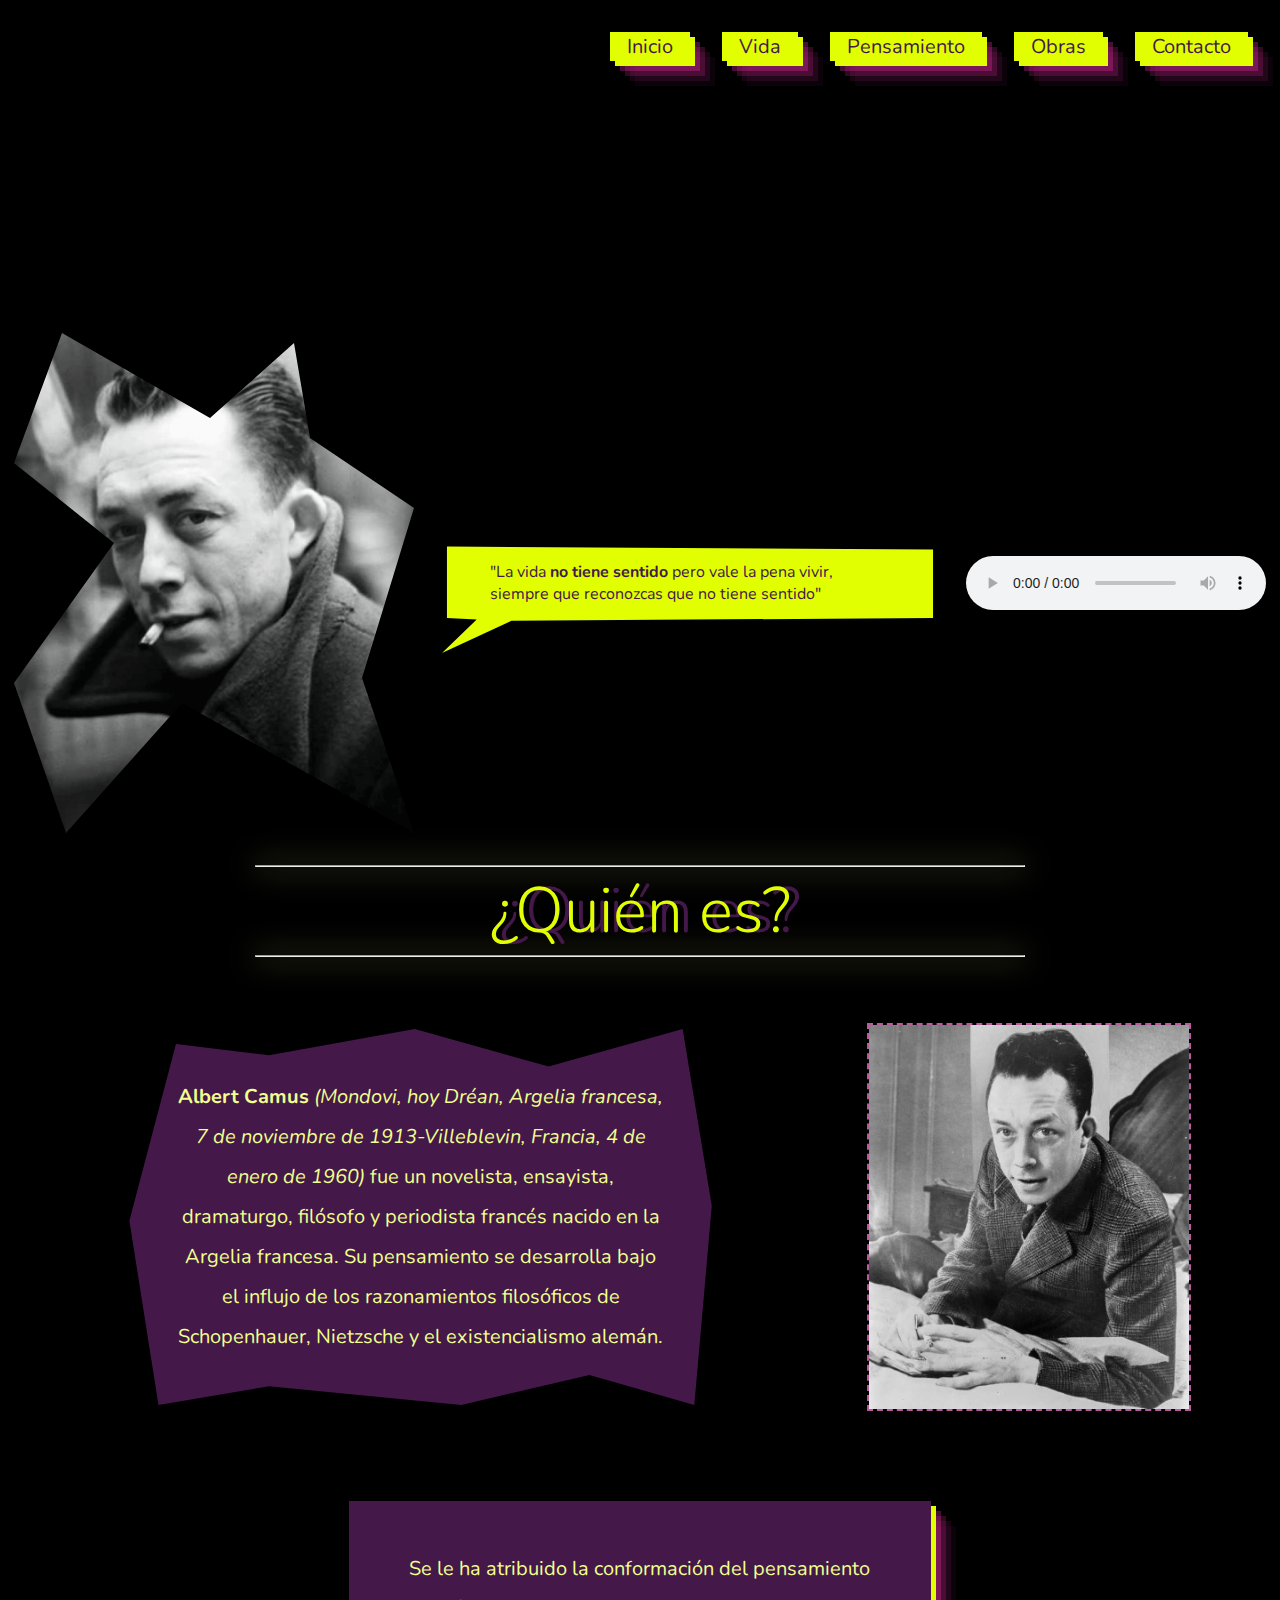
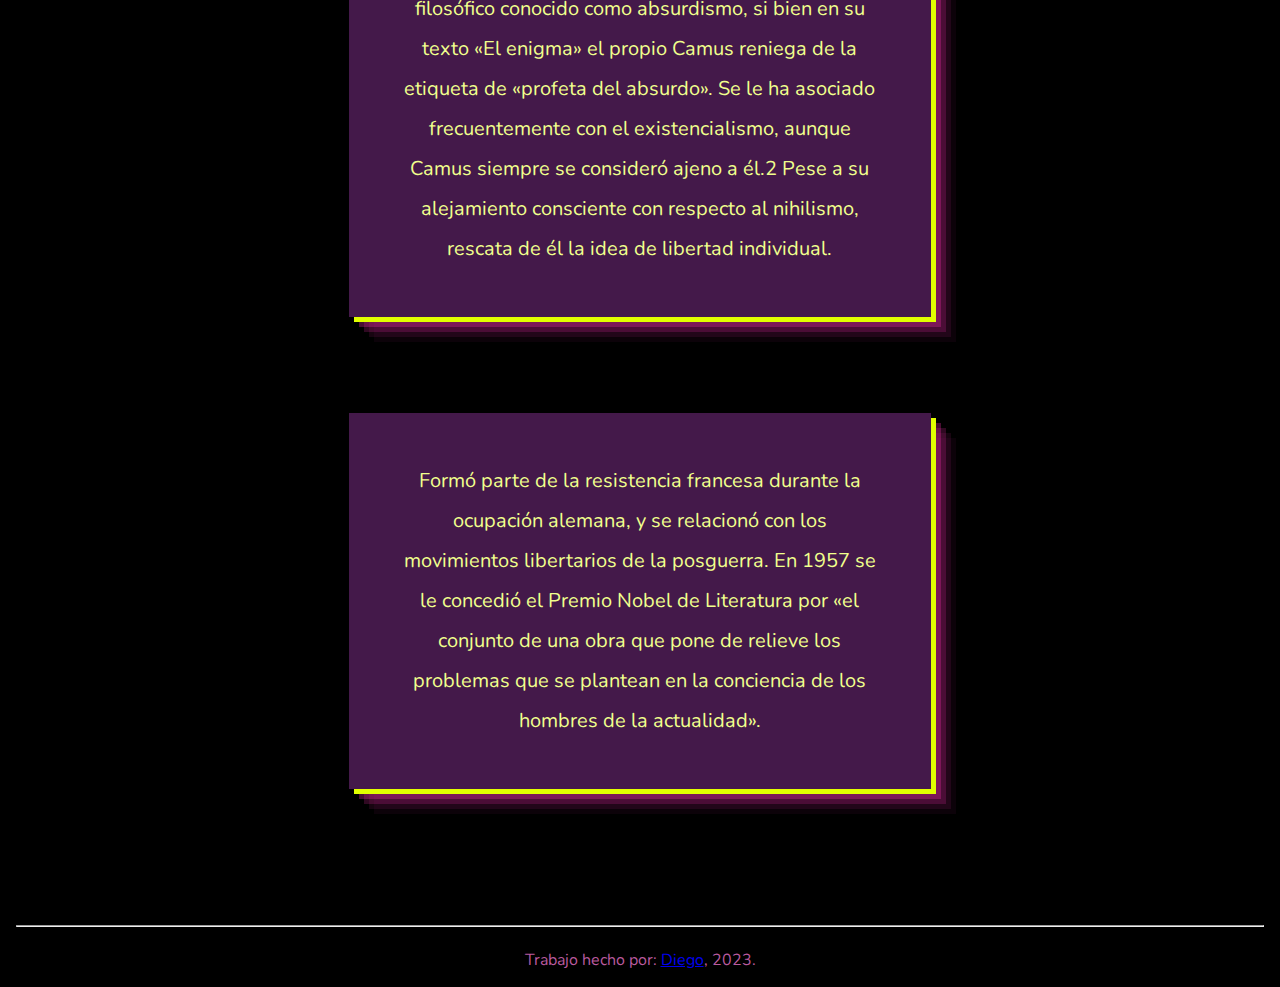
==== index.html @ 8ce7fdcd "web practica 2" ====
<!DOCTYPE html>
<html lang="es">
<head>
    <meta charset="UTF-8">
    <meta name="viewport" content="width=device-width, initial-scale=1.0">
    <title>Inicio</title>
    <link rel="stylesheet" href="estilos.css">
</head>
<body>
    <header>
        <nav>
            <ul>
                <li><a href="index.html">Inicio</a></li>
                <li><a href="vida.html">Vida</a></li>
                <li><a href="pensamiento.html">Pensamiento</a></li>
                <li><a href="obras.html">Obras</a></li>
                <li><a href="contacto.html">Contacto</a></li>
            </ul>
        </nav>
        <div class="portada">
            <h1>Albert <span>Camus</span></h1>
            <img src="medios/albert_camus.png" alt="Foto Albert Camus">
            <p>"La vida <b>no tiene sentido</b> pero vale la pena vivir, siempre que reconozcas que no tiene sentido"</p>
            <audio controls src="medios/zap_beat.mp3"></audio>
        </div>
    </header>
    <section>
        <hr>
        <h3>¿Quién es?</h3>
        <hr>
        <div class="resumen">
            <p><b>Albert Camus</b> <em>(Mondovi, hoy Dréan, Argelia francesa, 7 de noviembre de 1913-Villeblevin, Francia, 4 de enero de 1960)</em> fue un novelista, ensayista, dramaturgo, filósofo y periodista francés nacido en la Argelia francesa. Su pensamiento se desarrolla bajo el influjo de los razonamientos filosóficos de Schopenhauer, Nietzsche y el existencialismo alemán.</p>
            <img src="medios/albert_camus_wiki.jpg" alt="Imagen de Wikipedia de Albert Camus">
            <p>Se le ha atribuido la conformación del pensamiento filosófico conocido como absurdismo, si bien en su texto «El enigma» el propio Camus reniega de la etiqueta de «profeta del absurdo». Se le ha asociado frecuentemente con el existencialismo, aunque Camus siempre se consideró ajeno a él.2​ Pese a su alejamiento consciente con respecto al nihilismo, rescata de él la idea de libertad individual.</p>
            <p>Formó parte de la resistencia francesa durante la ocupación alemana, y se relacionó con los movimientos libertarios de la posguerra. En 1957 se le concedió el Premio Nobel de Literatura por «el conjunto de una obra que pone de relieve los problemas que se plantean en la conciencia de los hombres de la actualidad». </p>
        </div>
    </section>
    <footer>
        <hr>
        <br>
        <p>Trabajo hecho por: <a href="https://github.com/diego2444">Diego</a>, 2023.</p>
    </footer>
</body>
</html>
---- estilos.css ----
/*estilos generales*/
@import url('https://fonts.googleapis.com/css2?family=Nunito:wght@200&display=swap');
:root {
    --color-1:#44194a;
    --color-2: #ba5a9f;
    --color-3: #e1ff00;
    --color-4: #f0ff8d;
}

* {
    margin: 0;
    padding: 0;
    font-family: 'Nunito', sans-serif;
}

body {
    background-color: black;
}

/*estilos del nav*/
nav li a {
    text-decoration: none;
    color: var(--color-1);
    padding: 0 1rem;
}
nav li:hover {
    transition: 0.3s;
    border: 1px solid var(--color-1);
    background-color: var(--color-1);
    animation: aaa 1s infinite;
}
nav li a:hover {
    color: var(--color-4);
}
@keyframes aaa { /*animacion del nav*/
    0% {
        box-shadow: var(--color-3) 5px 5px, rgba(240, 46, 170, 0.3) 10px 10px, rgba(240, 46, 170, 0.2) 15px 15px, rgba(240, 46, 170, 0.1) 20px 20px, rgba(240, 46, 170, 0.05) 25px 25px;
    }
    100%{
        box-shadow: var(--color-3) 0px 0px, rgba(240, 46, 170, 0.3) 5px 5px, rgba(240, 46, 170, 0.2) 10px 10px, rgba(240, 46, 170, 0.1) 15px 15px, rgba(240, 46, 170, 0.05) 20px 20px;

    }
}
nav li {
    border: 1px solid var(--color-3);
    font-size: 20px;
    margin: 1rem;
    list-style: none;
    text-align: center;
    background-color: var(--color-3);
    box-shadow: var(--color-3) 5px 5px, rgba(240, 46, 170, 0.3) 10px 10px, rgba(240, 46, 170, 0.2) 15px 15px, rgba(240, 46, 170, 0.1) 20px 20px, rgba(240, 46, 170, 0.05) 25px 25px;
}

nav ul {
    display: flex;
    justify-content: flex-end;
    margin: 1rem;
}

/*estilos portada (el resto del header)*/
.portada {
    display: flex;
    align-items: center;
    justify-content: space-around;
    flex-wrap: wrap;
    margin-bottom: 2rem;
}

h1 { /*bloque nombre*/
    color: black;
    font: normal 140px Varela Round, sans-serif;
    height: 15rem;
    letter-spacing: 5px;
    text-align: center;
    text-transform: uppercase;
    animation: mover linear 3000ms infinite;
    flex-basis: 100%;
}
header h1 span { /*apellido*/
    display: block;
    font-size: 40px;
}

@keyframes mover { /*animacion nombre*/
    0% {
      text-shadow:
        3px -3px 0 var(--color-1), 
        2px -2px 0 var(--color-1), 
        1px -1px 0 var(--color-1), 
        0px 0px 0 var(--color-1),
        -3px 3px 0  var(--color-3), 
        -3px 3px 0 var(--color-3), 
        -2px 2px 0  var(--color-3), 
        -1px 1px 0  var(--color-3);
    }
    25% {    
      text-shadow:      
        -3px -3px 0 var(--color-3), 
        -2px -2px 0 var(--color-3), 
        -1px -1px 0 var(--color-3), 
        0px 0px 0 var(--color-3),
        3px 3px 0 var(--color-1), 
        2px 2px 0 var(--color-1), 
        1px 1px 0 var(--color-1), 
        0px 0px 0 var(--color-1);
    }
    50% {
      text-shadow:
        -3px 3px 0 var(--color-1), 
        -2px 2px 0 var(--color-1), 
        -1px 1px 0 var(--color-1), 
        0px 0px 0 var(--color-1),
        3px -3px 0 var(--color-2), 
        2px -2px 0 var(--color-2), 
        1px -1px 0 var(--color-2), 
        0px 0px 0 var(--color-2);
    }
    75% {
      text-shadow:
        3px 3px 0 var(--color-3), 
        2px 2px 0 var(--color-3), 
        1px 1px 0 var(--color-3), 
        0px 0px 0 var(--color-3),
        -3px -3px 0 var(--color-1), 
        -2px -2px 0 var(--color-1), 
        -1px -1px 0 var(--color-1), 
        0px 0px 0 var(--color-1);
    }
    100% {
      text-shadow:
        3px -3px 0 var(--color-1), 
        2px -2px 0 var(--color-1), 
        1px -1px 0 var(--color-1), 
        0px -0px 0 var(--color-1),
        -3px 3px 0 var(--color-2), 
        -2px 2px 0 var(--color-2), 
        -1px 1px 0 var(--color-2), 
        0px 0px 0 var(--color-2);
    }  
  }

header img { /*imagen de la portada index*/
    max-width: 400px;
    clip-path: polygon(25% 42%, 0 26%, 12% 0, 49% 17%, 70% 2%, 74% 21%, 100% 35%, 87% 69%, 100% 100%, 42% 74%, 13% 100%, 0 70%);

}

.portada p { /*frase de la portada index*/
    color: var(--color-1);
    background-color: var(--color-3);
    max-width: 25rem;
    flex-basis: 50%;
    padding: 3rem;
    clip-path: polygon(1% 24%, 99% 26%, 99% 75%, 14% 77%, 0 100%, 7% 76%, 1% 75%);
}


/*section index*/
section {
    color: var(--color-4);
    text-align: center;
 }

section hr {
    width: 60%;
    margin: auto;
    color: var(--color-2);
    box-shadow: var(--color-4) 0px 0px 30px;
}

section h3 {
    font-size: 4rem;
    font-weight: 300;
    color: var(--color-3);
    text-shadow: var(--color-1) 10px 0;
}

.resumen {
    padding: 1rem;
    margin: 1rem;
    display: flex;
    flex-wrap: wrap;
    justify-content: space-around;
    align-items: center;
    gap: 1rem 0;
    line-height: 2.5rem;
}

.resumen img {
    max-width: 20rem;
    flex-basis: 60%;
    border: 2px dashed var(--color-2);
}

.resumen p:first-of-type {
    color: var(--color-4);
    box-shadow: none;
    clip-path: polygon(8% 4%, 24% 7%, 49% 0, 72% 10%, 95% 0, 100% 47%, 97% 100%, 79% 92%, 57% 100%, 24% 95%, 5% 100%, 0 51%);
}

.resumen p {
    flex-basis: 40%;
    max-width: 35rem;
    font-size: 20px;
    background-color: var(--color-1);
    padding: 3rem;
    margin: 2.5rem;
    box-shadow: var(--color-3) 5px 5px, rgba(240, 46, 170, 0.3) 10px 10px, rgba(240, 46, 170, 0.2) 15px 15px, rgba(240, 46, 170, 0.1) 20px 20px, rgba(240, 46, 170, 0.05) 25px 25px;
}
/*footer*/
footer {
    color: var(--color-2);
    text-align: center;
    margin: 5rem 1rem 1rem 1rem;
}

/*estilos especiales pagina "vida" (selector article reservado para esta pagina)*/
#vida {
    width: 50rem;
    margin: auto;
    display: none;
}
#vida:target {
    display: block;
  }

#vida:not(:target) {
    display: none;
}

#vida p {
    font-size: 20px;
    margin: 3rem;
}

#vida img {
    width: 30%;
    height: 30%;
}
article h3 {
    font-size: 24px;
    margin: 1rem 0 -1rem 0;
}
article ul {
    border-top: 0.5rem solid var(--color-2);
    text-align: center;
    height: 10rem;
    width: 50%;
    margin: 3rem auto auto auto;
}

article li {
    color: var(--color-4);
    margin: 1rem auto;
    width: 4rem;
    display: inline-block;
    list-style: none;
}

article li p {
    display: none;
    position: absolute;
    width: 20rem;
    border: 1px solid var(--color-2);
    margin: 1rem 1rem 1rem -8rem;
    padding: 0.5rem;
    color: var(--color-4);
    background-color: var(--color-1);
}
article li time:hover + p {
    display: block;
    transition: 0.3s;
}
article li time:hover {
    color: var(--color-2);
    cursor: pointer;
    transition: 0.3s;
}

article span {
    background-color: var(--color-3);
    border-radius: 50%;
    height: 1rem;
    width: 1rem;
    display: inline-block;
    margin-top: -1.75rem;
    margin-left: -0.5rem;
    position: absolute;
}
.boton {
    all: unset;
    margin-top: 5rem;
}
.boton {
    background-color: var(--color-2);
    color: var(--color-1);
    border: 2px solid var(--color-4);
    cursor: pointer;
    padding: 1rem;
    text-decoration: none;
    font-weight: 600;
}

.boton:hover {
        background-color: rgb(255, 151, 226);
        box-shadow: 4px 4px 0 var(--color-3);
        transition: 0.3s;
}

/*estilos especiales página de "pensamiento*/
#contenido_p {
    display: flex;
    flex-wrap: wrap;
    width: 80%;
    margin: 3rem auto;
    line-height: 1.5rem;
}
#contenido_p p:first-child {
    background-color: var(--color-1);
    color: var(--color-4);
    height: auto;
    box-shadow: none;
    border-bottom: none;
}
#contenido_p p {
    color: var(--color-2);
    padding: 1rem;
    border-bottom: 1rem solid var(--color-2);
    margin: auto;
}
h6 {
    font-size: 16px;
    font-weight: 300;
    background-color: var(--color-4);
    border-left: .5rem solid var(--color-2);
    width: 70%;
    margin: 2rem auto;
    padding: 0.5rem;
    color: var(--color-1);
    border-bottom: none;
}

#contenido_p img {
    height: auto;
    width: 40%;
    margin: 1rem;
}

#contenido_p div:first-of-type {
    flex-basis: 100%;
}
.pensamientos h5 {
    font-size: 20px;
    height: auto;
    padding: 1rem;;
    background-color: var(--color-1);
    box-shadow: var(--color-3) 0 5px, rgba(240, 46, 170, 0.3) 0 10px, rgba(240, 46, 170, 0.2) 0 15px, rgba(240, 46, 170, 0.1) 0 20px, rgba(240, 46, 170, 0.05) 0 25px;
    margin-bottom: 1rem;
}

.pensamientos {
    width: 30rem;
    flex-basis: 50%;
}

.pensamientos h5:first-child {
    margin-right: 1rem;
}
.pensamientos h5 a{
    text-decoration: none;
    color: var(--color-4);
}
.pensamientos h5 a:hover {
    color: var(--color-2);
    transform:scale(1.5);
    transition: .3s;
}
/*estilos especiales de la página "obras"*/
#obras {
   width: 80%;
   margin: auto;
}
.tipos {
    display: flex;
    flex-wrap: wrap;
    gap: 1rem;
}
.tipos h4 {
    flex-basis: 100%;
    margin: 2rem;
    padding: 1rem;
    color: var(--color-4);
    font-size: 24px;
    background-color: var(--color-1);
    border-bottom: 5px solid var(--color-3);
}
.obra {
    width: 16rem;
    height: 29rem;
    border: 1px solid var(--color-4);
    padding: 1rem;
    flex-direction: row;
    margin: 1rem auto;
    line-height: 1.5rem;
    background-color: var(--color-1);
}
.obra p {
    margin: .5rem;
    font-size: 14px;
}
.obra p b {
    font-size: 18px;
    border-bottom: 1px solid var(--color-4);
}
.obra img {
    width: 7rem;
}

/*-----media queries-----*/
@media only screen and (max-width: 1100px) {

    nav ul {
        display: flex;
        justify-content:center;
        margin: 2rem;
    }

    .resumen p {
        clip-path: none;
    }
    
    .resumen {
        flex-direction: column;
        justify-content: space-between;
        padding: 1rem;
        margin: 2rem;
        gap: 5rem;
    }

    article ul {
        height: auto;
        border-top: none;
        border-left: 0.5rem solid var(--color-2);

    }
    article li {
        display: inline;
        margin: 0;
    }
    article li p {
        display: block;
        margin: 0 0 2rem 0;
        height: auto;
        width: auto;
        position: relative;
    }
    
    article li time {
        border: 2px solid var(--color-4);
        padding: .5rem;
        background-color: var(--color-1);
        position: relative;
    }
    article span {
        display: none;
    }

    article li time:hover {
            color: inherit;
            cursor: auto;
            transition:none;
        }

    #vida {
        width: auto;
    }

    #contenido_p {
        flex-wrap: nowrap;
        flex-direction: column;
        align-items: center;
    }

    #contenido_p p {
        margin: 1rem;
    }
    #contenido_p img {
        width: 80%;
    }


}



@media only screen and (min-width: 1730px) {
    .resumen {
        gap: 5rem;
    }

    .resumen p:first-of-type {
        margin: 0;
    }
    article li {
        width: 7rem;
    }
}

@media only screen and (max-width: 570px) {
    h1 {
        font-size: 30px;
        height: auto;
    }

    header img {
        height: 21rem;
        width: auto;
    }
    section h3 {
        font-size: 26px;
    }

    nav ul {
        flex-direction: column;
    }

    .resumen p:first-of-type {
        clip-path: none;
    }

    .resumen p {
        font-size: 18px;
        padding: 1rem;
    }
    .pensamientos {
       width: auto;
    }
}
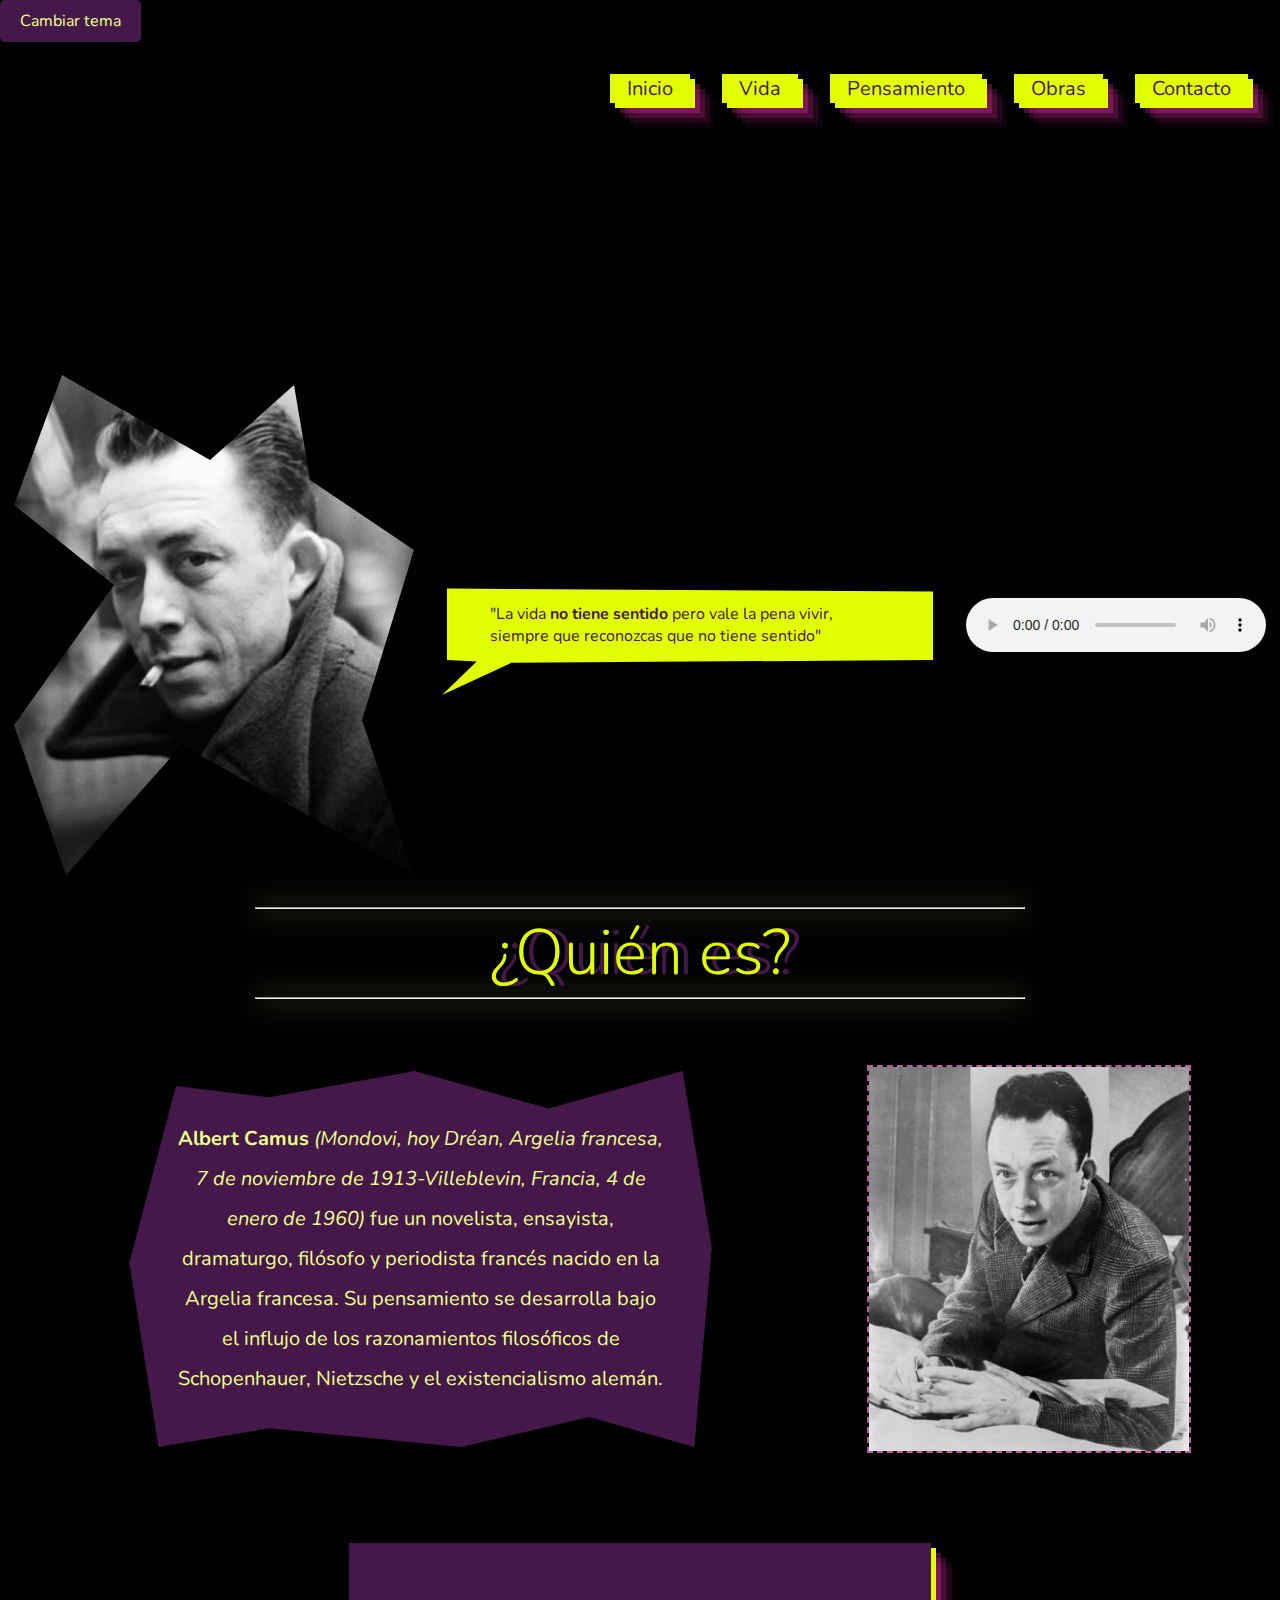
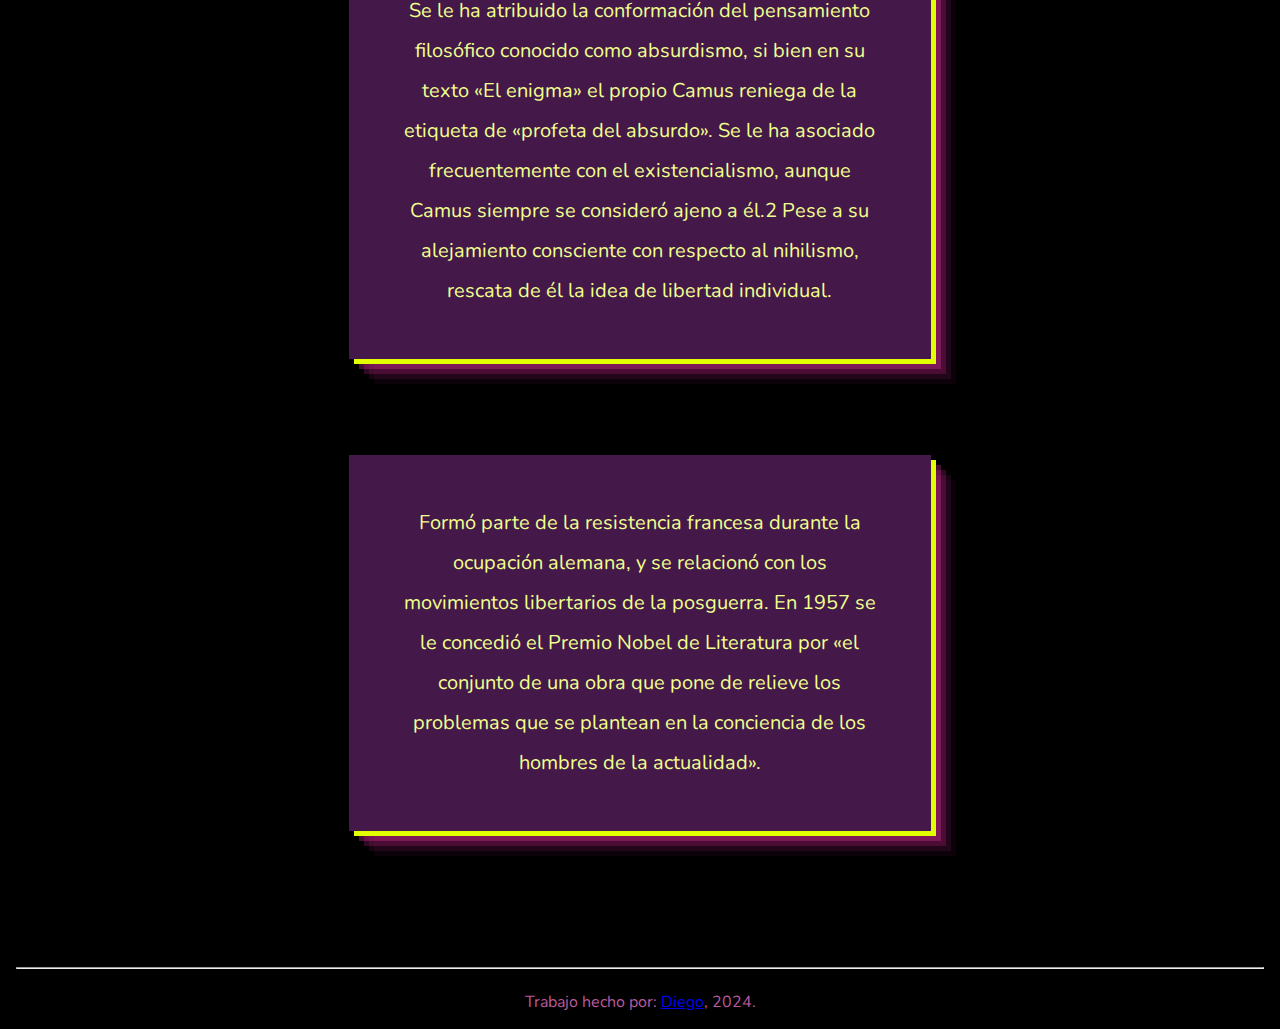
==== commit 626050b7: "canvis" ====
--- a/index.html
+++ b/index.html
@@ -9,6 +9,7 @@
 <body>
     <header>
         <nav>
+            <button onclick="cambiarTema()">Cambiar tema</button>
             <ul>
                 <li><a href="index.html">Inicio</a></li>
                 <li><a href="vida.html">Vida</a></li>
@@ -38,7 +39,8 @@
     <footer>
         <hr>
         <br>
-        <p>Trabajo hecho por: <a href="https://github.com/diego2444">Diego</a>, 2023.</p>
+        <p>Trabajo hecho por: <a href="https://github.com/diego2444">Diego</a>, 2024.</p>
     </footer>
+    <script src="script.js"></script>
 </body>
 </html>--- a/estilos.css
+++ b/estilos.css
@@ -5,6 +5,11 @@
     --color-2: #ba5a9f;
     --color-3: #e1ff00;
     --color-4: #f0ff8d;
+    --color-5: #efbfe2;
+    --subcolor-1: rgba(240, 46, 170, 0.3);
+    --subcolor-2: rgba(240, 46, 170, 0.2);
+    --subcolor-3: rgba(240, 46, 170, 0.1);
+    --subcolor-4: rgba(240, 46, 170, 0.05);
 }
 
 * {
@@ -34,10 +39,10 @@
 }
 @keyframes aaa { /*animacion del nav*/
     0% {
-        box-shadow: var(--color-3) 5px 5px, rgba(240, 46, 170, 0.3) 10px 10px, rgba(240, 46, 170, 0.2) 15px 15px, rgba(240, 46, 170, 0.1) 20px 20px, rgba(240, 46, 170, 0.05) 25px 25px;
+        box-shadow: var(--color-3) 5px 5px, var(--subcolor-1) 10px 10px, var(--subcolor-2) 15px 15px, var(--subcolor-3) 20px 20px, var(--subcolor-4) 25px 25px;
     }
     100%{
-        box-shadow: var(--color-3) 0px 0px, rgba(240, 46, 170, 0.3) 5px 5px, rgba(240, 46, 170, 0.2) 10px 10px, rgba(240, 46, 170, 0.1) 15px 15px, rgba(240, 46, 170, 0.05) 20px 20px;
+        box-shadow: var(--color-3) 0px 0px, var(--subcolor-1) 5px 5px, var(--subcolor-2) 10px 10px, var(--subcolor-3) 15px 15px, var(--subcolor-4) 20px 20px;
 
     }
 }
@@ -48,7 +53,7 @@
     list-style: none;
     text-align: center;
     background-color: var(--color-3);
-    box-shadow: var(--color-3) 5px 5px, rgba(240, 46, 170, 0.3) 10px 10px, rgba(240, 46, 170, 0.2) 15px 15px, rgba(240, 46, 170, 0.1) 20px 20px, rgba(240, 46, 170, 0.05) 25px 25px;
+    box-shadow: var(--color-3) 5px 5px, var(--subcolor-1) 10px 10px, var(--subcolor-2) 15px 15px, var(--subcolor-3) 20px 20px, var(--subcolor-4) 25px 25px;
 }
 
 nav ul {
@@ -205,7 +210,7 @@
     background-color: var(--color-1);
     padding: 3rem;
     margin: 2.5rem;
-    box-shadow: var(--color-3) 5px 5px, rgba(240, 46, 170, 0.3) 10px 10px, rgba(240, 46, 170, 0.2) 15px 15px, rgba(240, 46, 170, 0.1) 20px 20px, rgba(240, 46, 170, 0.05) 25px 25px;
+    box-shadow: var(--color-3) 5px 5px, var(--subcolor-1) 10px 10px, var(--subcolor-2) 15px 15px, var(--subcolor-3) 20px 20px, var(--subcolor-4) 25px 25px;
 }
 /*footer*/
 footer {
@@ -302,7 +307,7 @@
 }
 
 .boton:hover {
-        background-color: rgb(255, 151, 226);
+        background-color: var(--color-5);
         box-shadow: 4px 4px 0 var(--color-3);
         transition: 0.3s;
 }
@@ -354,7 +359,7 @@
     height: auto;
     padding: 1rem;;
     background-color: var(--color-1);
-    box-shadow: var(--color-3) 0 5px, rgba(240, 46, 170, 0.3) 0 10px, rgba(240, 46, 170, 0.2) 0 15px, rgba(240, 46, 170, 0.1) 0 20px, rgba(240, 46, 170, 0.05) 0 25px;
+    box-shadow: var(--color-3) 0 5px, var(--subcolor-1) 0 10px, var(--subcolor-2) 0 15px, var(--subcolor-3) 0 20px, var(--subcolor-4) 0 25px;
     margin-bottom: 1rem;
 }
 
@@ -416,6 +421,100 @@
     width: 7rem;
 }
 
+/*-----estilos contacto------*/
+
+#formularios {
+    display: flex;
+    flex-wrap: wrap;
+    justify-content: center;
+    width: 100%;
+    max-width: 70rem;
+    margin: 0 auto;
+    padding: o 1rem;
+}
+#suscribirse, #caja_comentarios {
+    width: 100%;
+    max-width: 35rem;
+    margin: 0 auto;
+}
+fieldset {
+    width: 30rem;
+    margin: 1rem auto;
+    border: 1px solid var(--color-2);
+    padding: 20px;
+    border-radius: 10px;
+    min-width: 20rem;
+    box-shadow: var(--color-2) 0px 0px 20px;
+}
+
+label {
+    display: block;
+    margin-bottom: 5px;
+}
+input[type="text"],
+input[type="number"],
+input[type="email"],
+input[type="tel"],
+textarea {
+    width: calc(100% - 10px);
+    padding: 8px;
+    margin-bottom: 10px;
+    border: 1px solid var(--color-2);
+    border-radius: 5px;
+    background-color:var(--color-5);
+}
+input:focus, textarea:focus{
+    outline: 3px solid var(--color-4);
+}
+textarea {
+    height: 2rem;
+}
+input[type="checkbox"] {
+    margin-right: 5px;
+    outline: none;
+}
+input[type="submit"], button {
+    background-color: var(--color-1);
+    color: var(--color-4);
+    padding: 10px 20px;
+    border: none;
+    border-radius: 5px;
+    cursor: pointer;
+    font-size: 16px;
+}
+input[type="submit"]:hover {
+    background-color: var(--color-2);
+    font-weight: bold;
+}
+h4 {
+    font-size: 24px;
+    color: var(--color-2);
+    border-bottom: 1px dashed var(--color-4);
+    width: 50%;
+    margin: 0 auto;
+    margin-bottom: 1rem;
+}
+
+.coment {
+    border: 1px solid var(--color-4);
+    background-color: var(--color-1);
+    padding: .5rem;
+    margin: 1.5rem;
+    position: relative;
+    border-radius: 8px 8px 8px 8px;
+}
+.coment:after {
+    content: "";
+    position: absolute;
+    border-top: 15px solid var(--color-2);
+    border-top-color: inherit;
+    border-left: 0px solid transparent;
+    border-right: 35px solid transparent;
+    top: 100%;
+    left: 25px;
+}
+
+
 /*-----media queries-----*/
 @media only screen and (max-width: 1100px) {
 
@@ -487,11 +586,9 @@
     #contenido_p img {
         width: 80%;
     }
-
-
-}
-
-
+    
+
+}
 
 @media only screen and (min-width: 1730px) {
     .resumen {
@@ -535,4 +632,8 @@
     .pensamientos {
        width: auto;
     }
+    
+    fieldset {
+        max-width: 10rem;
+    }
 }